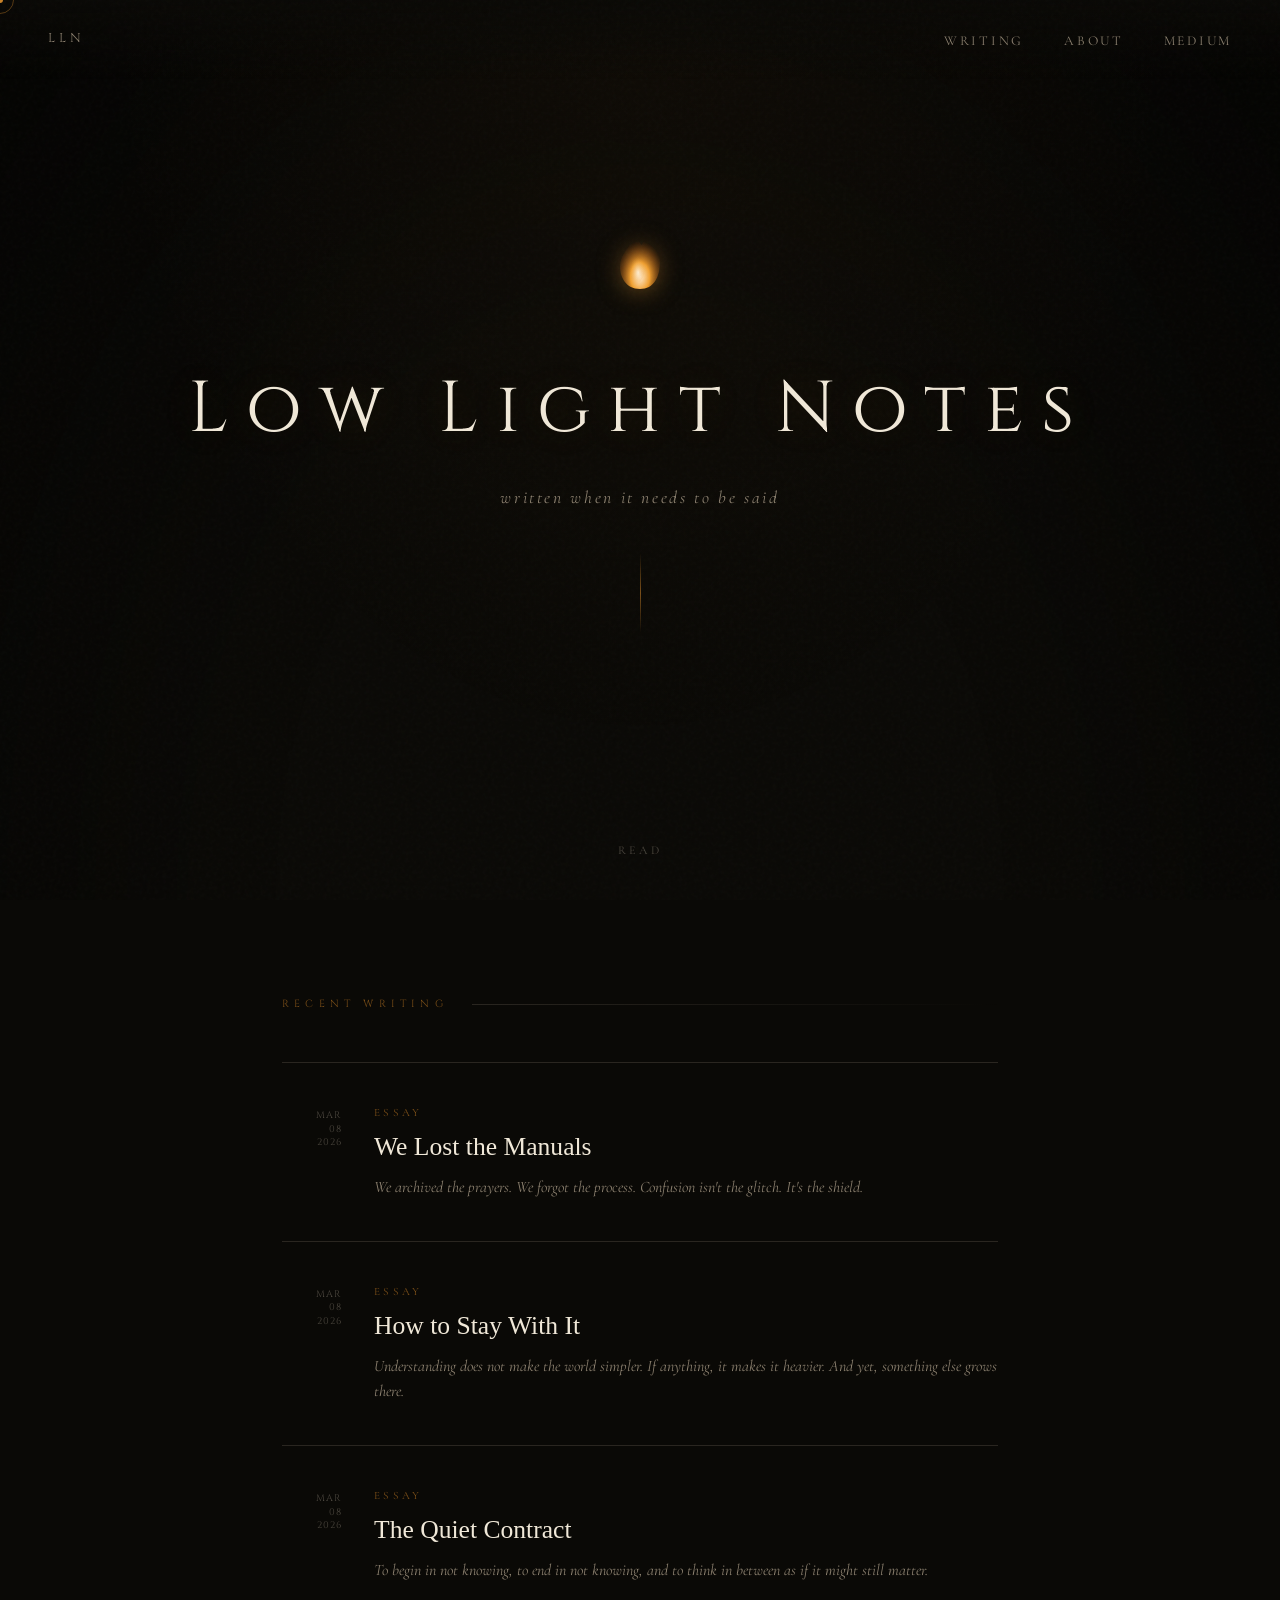
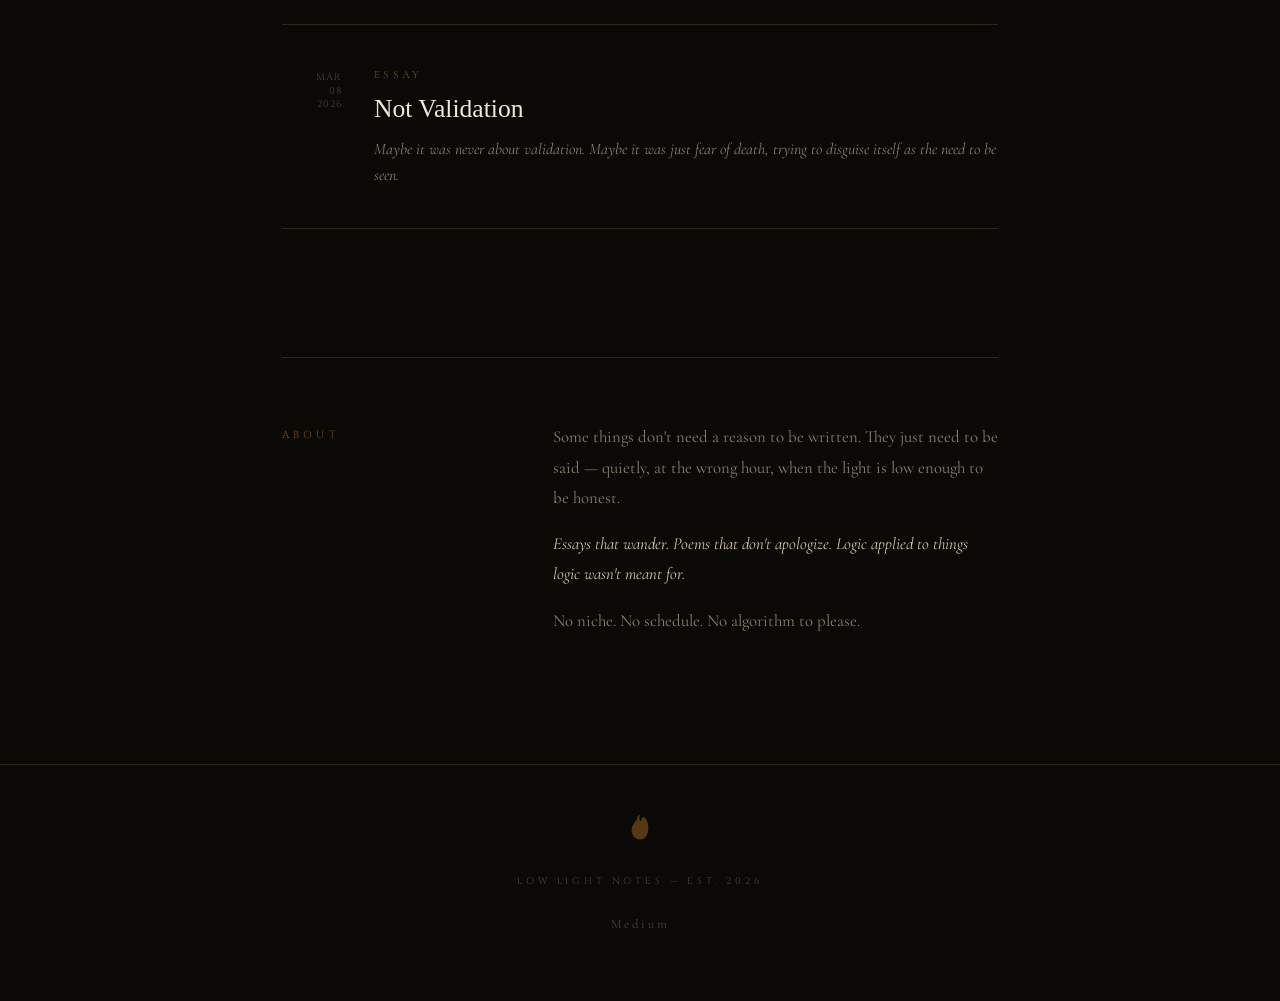
==== index.html @ 4c1d6359 "initial commit" ====
<!DOCTYPE html>
<html lang="en">
<head>
  <meta charset="UTF-8">
  <meta name="viewport" content="width=device-width, initial-scale=1.0">
  <title>Low Light Notes</title>
  <link rel="preconnect" href="https://fonts.googleapis.com">
  <link href="https://fonts.googleapis.com/css2?family=Cormorant+Garamond:ital,wght@0,300;0,400;1,300;1,400&family=Cinzel:wght@400;500&family=IM+Fell+English:ital@0;1&display=swap" rel="stylesheet">
  <style>
    *, *::before, *::after { margin: 0; padding: 0; box-sizing: border-box; }

    :root {
      --black: #0a0906;
      --deep: #111009;
      --ember: #c8832a;
      --ember-dim: #7a4e18;
      --ash: #2a2620;
      --smoke: #4a453d;
      --parchment: #d4c9b0;
      --pale: #8a7f6e;
      --cream: #f0e8d8;
    }

    html { scroll-behavior: smooth; }

    body {
      background: var(--black);
      color: var(--parchment);
      font-family: 'Cormorant Garamond', Georgia, serif;
      font-size: 18px;
      line-height: 1.7;
      min-height: 100vh;
      overflow-x: hidden;
      cursor: none;
    }

    /* Custom cursor */
    .cursor {
      position: fixed;
      width: 6px;
      height: 6px;
      background: var(--ember);
      border-radius: 50%;
      pointer-events: none;
      z-index: 9999;
      transition: transform 0.15s ease, opacity 0.3s ease;
      transform: translate(-50%, -50%);
    }
    .cursor-ring {
      position: fixed;
      width: 28px;
      height: 28px;
      border: 1px solid rgba(200, 131, 42, 0.4);
      border-radius: 50%;
      pointer-events: none;
      z-index: 9998;
      transition: transform 0.4s ease, width 0.3s ease, height 0.3s ease, opacity 0.3s ease;
      transform: translate(-50%, -50%);
    }

    /* Grain overlay */
    body::before {
      content: '';
      position: fixed;
      inset: 0;
      background-image: url("data:image/svg+xml,%3Csvg viewBox='0 0 256 256' xmlns='http://www.w3.org/2000/svg'%3E%3Cfilter id='noise'%3E%3CfeTurbulence type='fractalNoise' baseFrequency='0.9' numOctaves='4' stitchTiles='stitch'/%3E%3C/filter%3E%3Crect width='100%25' height='100%25' filter='url(%23noise)' opacity='0.04'/%3E%3C/svg%3E");
      pointer-events: none;
      z-index: 1000;
      opacity: 0.6;
    }

    /* Flame vignette */
    body::after {
      content: '';
      position: fixed;
      inset: 0;
      background: radial-gradient(ellipse at 50% 0%, rgba(200, 131, 42, 0.04) 0%, transparent 60%),
                  radial-gradient(ellipse at 50% 100%, transparent 40%, rgba(0,0,0,0.6) 100%);
      pointer-events: none;
      z-index: 1;
    }

    /* Header */
    header {
      position: relative;
      min-height: 100vh;
      display: flex;
      flex-direction: column;
      align-items: center;
      justify-content: center;
      padding: 4rem 2rem;
      z-index: 2;
    }

    .flame-container {
      position: relative;
      margin-bottom: 3rem;
      opacity: 0;
      animation: fadeUp 1.8s ease forwards 0.3s;
    }

    .flame-svg {
      width: 48px;
      height: 64px;
      filter: drop-shadow(0 0 12px rgba(200, 131, 42, 0.6));
    }

    @keyframes flicker {
      0%, 100% { transform: scaleX(1) scaleY(1) rotate(-0.5deg); filter: drop-shadow(0 0 10px rgba(200,131,42,0.5)); }
      25% { transform: scaleX(0.97) scaleY(1.02) rotate(0.5deg); filter: drop-shadow(0 0 16px rgba(200,131,42,0.7)); }
      50% { transform: scaleX(1.02) scaleY(0.99) rotate(-0.3deg); filter: drop-shadow(0 0 8px rgba(200,131,42,0.4)); }
      75% { transform: scaleX(0.98) scaleY(1.01) rotate(0.4deg); filter: drop-shadow(0 0 14px rgba(200,131,42,0.65)); }
    }

    .flame-svg { animation: flicker 3s ease-in-out infinite; }

    .site-title {
      font-family: 'Cinzel', serif;
      font-size: clamp(2rem, 6vw, 4.5rem);
      font-weight: 400;
      letter-spacing: 0.25em;
      color: var(--cream);
      text-align: center;
      opacity: 0;
      animation: fadeUp 1.8s ease forwards 0.6s;
      text-shadow: 0 0 40px rgba(200, 131, 42, 0.15);
    }

    .site-subtitle {
      font-family: 'Cormorant Garamond', serif;
      font-style: italic;
      font-size: clamp(0.9rem, 2vw, 1.1rem);
      color: var(--pale);
      letter-spacing: 0.15em;
      margin-top: 0.75rem;
      text-align: center;
      opacity: 0;
      animation: fadeUp 1.8s ease forwards 0.9s;
    }

    .divider {
      width: 1px;
      height: 80px;
      background: linear-gradient(to bottom, transparent, var(--ember-dim), transparent);
      margin: 2.5rem auto;
      opacity: 0;
      animation: fadeUp 1.8s ease forwards 1.1s;
    }

    .scroll-hint {
      font-family: 'Cormorant Garamond', serif;
      font-size: 0.75rem;
      letter-spacing: 0.3em;
      text-transform: uppercase;
      color: var(--smoke);
      opacity: 0;
      animation: fadeUp 1.8s ease forwards 1.4s, pulse 3s ease-in-out infinite 2s;
      position: absolute;
      bottom: 2.5rem;
    }

    @keyframes pulse {
      0%, 100% { opacity: 0.4; }
      50% { opacity: 0.8; }
    }

    @keyframes fadeUp {
      from { opacity: 0; transform: translateY(20px); }
      to { opacity: 1; transform: translateY(0); }
    }

    /* Nav */
    nav {
      position: fixed;
      top: 0;
      left: 0;
      right: 0;
      padding: 1.5rem 3rem;
      display: flex;
      justify-content: space-between;
      align-items: center;
      z-index: 100;
      mix-blend-mode: normal;
    }

    nav::after {
      content: '';
      position: absolute;
      inset: 0;
      background: linear-gradient(to bottom, rgba(10,9,6,0.9), transparent);
      z-index: -1;
    }

    .nav-logo {
      font-family: 'Cinzel', serif;
      font-size: 0.8rem;
      letter-spacing: 0.3em;
      color: var(--pale);
      text-decoration: none;
      transition: color 0.3s;
    }
    .nav-logo:hover { color: var(--ember); }

    .nav-links {
      display: flex;
      gap: 2.5rem;
      list-style: none;
    }

    .nav-links a {
      font-family: 'Cormorant Garamond', serif;
      font-size: 0.85rem;
      letter-spacing: 0.2em;
      text-transform: uppercase;
      color: var(--pale);
      text-decoration: none;
      transition: color 0.3s;
      position: relative;
    }

    .nav-links a::after {
      content: '';
      position: absolute;
      bottom: -2px;
      left: 0;
      width: 0;
      height: 1px;
      background: var(--ember);
      transition: width 0.3s ease;
    }

    .nav-links a:hover { color: var(--cream); }
    .nav-links a:hover::after { width: 100%; }

    /* Posts section */
    main {
      position: relative;
      z-index: 2;
      max-width: 780px;
      margin: 0 auto;
      padding: 6rem 2rem 8rem;
    }

    .section-label {
      font-family: 'Cinzel', serif;
      font-size: 0.65rem;
      letter-spacing: 0.5em;
      text-transform: uppercase;
      color: var(--ember-dim);
      margin-bottom: 3rem;
      display: flex;
      align-items: center;
      gap: 1.5rem;
    }

    .section-label::after {
      content: '';
      flex: 1;
      height: 1px;
      background: linear-gradient(to right, var(--ash), transparent);
    }

    /* Post cards */
    .post-list {
      display: flex;
      flex-direction: column;
      gap: 0;
    }

    .post-item {
      display: grid;
      grid-template-columns: 60px 1fr;
      gap: 0 2rem;
      padding: 2.5rem 0;
      border-bottom: 1px solid var(--ash);
      text-decoration: none;
      position: relative;
      transition: background 0.4s;
      cursor: none;
    }

    .post-item::before {
      content: '';
      position: absolute;
      left: -2rem;
      right: -2rem;
      top: 0;
      bottom: 0;
      background: rgba(200, 131, 42, 0.03);
      opacity: 0;
      transition: opacity 0.4s;
    }

    .post-item:hover::before { opacity: 1; }

    .post-item:first-child { border-top: 1px solid var(--ash); }

    .post-date {
      font-family: 'Cinzel', serif;
      font-size: 0.6rem;
      letter-spacing: 0.1em;
      color: var(--smoke);
      text-align: right;
      padding-top: 0.4rem;
      line-height: 1.4;
      transition: color 0.3s;
    }

    .post-item:hover .post-date { color: var(--ember-dim); }

    .post-content { position: relative; }

    .post-tag {
      font-family: 'Cormorant Garamond', serif;
      font-size: 0.7rem;
      letter-spacing: 0.3em;
      text-transform: uppercase;
      color: var(--ember-dim);
      margin-bottom: 0.5rem;
      display: block;
      transition: color 0.3s;
    }

    .post-item:hover .post-tag { color: var(--ember); }

    .post-title {
      font-family: 'IM Fell English', Georgia, serif;
      font-size: clamp(1.2rem, 3vw, 1.6rem);
      font-weight: 400;
      color: var(--cream);
      line-height: 1.3;
      margin-bottom: 0.75rem;
      transition: color 0.3s;
    }

    .post-item:hover .post-title { color: #fff; }

    .post-excerpt {
      font-family: 'Cormorant Garamond', serif;
      font-style: italic;
      font-size: 1rem;
      color: var(--pale);
      line-height: 1.6;
    }

    .post-arrow {
      position: absolute;
      right: 0;
      top: 50%;
      transform: translateY(-50%) translateX(10px);
      opacity: 0;
      color: var(--ember);
      font-size: 1.2rem;
      transition: all 0.3s ease;
    }

    .post-item:hover .post-arrow {
      opacity: 1;
      transform: translateY(-50%) translateX(0);
    }

    /* About section */
    .about-section {
      margin-top: 8rem;
      padding-top: 4rem;
      border-top: 1px solid var(--ash);
      display: grid;
      grid-template-columns: 1fr 2fr;
      gap: 3rem;
      align-start: start;
    }

    .about-label {
      font-family: 'Cinzel', serif;
      font-size: 0.65rem;
      letter-spacing: 0.4em;
      text-transform: uppercase;
      color: var(--ember-dim);
      padding-top: 0.3rem;
    }

    .about-text {
      font-family: 'Cormorant Garamond', serif;
      font-size: 1.05rem;
      color: var(--pale);
      line-height: 1.8;
    }

    .about-text p + p { margin-top: 1rem; }

    .about-text em {
      color: var(--parchment);
      font-style: italic;
    }

    /* Footer */
    footer {
      position: relative;
      z-index: 2;
      text-align: center;
      padding: 3rem 2rem 4rem;
      border-top: 1px solid var(--ash);
    }

    .footer-flame {
      width: 20px;
      height: 28px;
      margin: 0 auto 1.5rem;
      opacity: 0.4;
      animation: flicker 4s ease-in-out infinite;
    }

    .footer-text {
      font-family: 'Cinzel', serif;
      font-size: 0.6rem;
      letter-spacing: 0.4em;
      color: var(--smoke);
      text-transform: uppercase;
    }

    .footer-links {
      display: flex;
      justify-content: center;
      gap: 2rem;
      margin-top: 1rem;
      list-style: none;
    }

    .footer-links a {
      font-family: 'Cormorant Garamond', serif;
      font-size: 0.8rem;
      letter-spacing: 0.2em;
      color: var(--smoke);
      text-decoration: none;
      transition: color 0.3s;
    }

    .footer-links a:hover { color: var(--ember); }

    /* Responsive */
    @media (max-width: 600px) {
      nav { padding: 1.2rem 1.5rem; }
      .nav-links { gap: 1.5rem; }
      .post-item { grid-template-columns: 45px 1fr; gap: 0 1rem; }
      .about-section { grid-template-columns: 1fr; gap: 1rem; }
    }
  </style>
</head>
<body>

  <div class="cursor" id="cursor"></div>
  <div class="cursor-ring" id="cursorRing"></div>

  <nav>
    <a href="index.html" class="nav-logo">LLN</a>
    <ul class="nav-links">
      <li><a href="#writing">Writing</a></li>
      <li><a href="#about">About</a></li>
      <li><a href="https://medium.com/@lowlightnotes" target="_blank">Medium</a></li>
    </ul>
  </nav>

  <header>
    <div class="flame-container">
      <svg class="flame-svg" viewBox="0 0 48 64" fill="none" xmlns="http://www.w3.org/2000/svg">
        <defs>
          <radialGradient id="fg" cx="50%" cy="80%" r="60%">
            <stop offset="0%" stop-color="#ffecd0"/>
            <stop offset="40%" stop-color="#f0a030"/>
            <stop offset="100%" stop-color="#8b3a0a" stop-opacity="0"/>
          </radialGradient>
          <radialGradient id="fg2" cx="50%" cy="70%" r="50%">
            <stop offset="0%" stop-color="#fff5e0" stop-opacity="0.8"/>
            <stop offset="100%" stop-color="#f0a030" stop-opacity="0"/>
          </radialGradient>
        </defs>
        <path d="M24 62 C10 62 4 50 4 40 C4 28 12 22 16 14 C18 10 18 4 24 2 C24 2 20 14 26 18 C28 10 32 6 36 10 C40 14 44 22 44 34 C44 50 38 62 24 62Z" fill="url(#fg)"/>
        <path d="M24 55 C16 55 13 46 14 38 C15 32 19 28 22 24 C22 32 26 34 28 30 C32 36 31 46 24 55Z" fill="url(#fg2)"/>
      </svg>
    </div>

    <h1 class="site-title">Low Light Notes</h1>
    <p class="site-subtitle">written when it needs to be said</p>
    <div class="divider"></div>
    <span class="scroll-hint">Read</span>
  </header>

  <main id="writing">
    <div class="section-label">Recent writing</div>

    <div class="post-list">

      <a href="posts/we-lost-the-manuals.html" class="post-item">
        <div class="post-date">MAR<br>08<br>2026</div>
        <div class="post-content">
          <span class="post-tag">Essay</span>
          <h2 class="post-title">We Lost the Manuals</h2>
          <p class="post-excerpt">We archived the prayers. We forgot the process. Confusion isn't the glitch. It's the shield.</p>
          <span class="post-arrow">→</span>
        </div>
      </a>

      <a href="posts/how-to-stay-with-it.html" class="post-item">
        <div class="post-date">MAR<br>08<br>2026</div>
        <div class="post-content">
          <span class="post-tag">Essay</span>
          <h2 class="post-title">How to Stay With It</h2>
          <p class="post-excerpt">Understanding does not make the world simpler. If anything, it makes it heavier. And yet, something else grows there.</p>
          <span class="post-arrow">→</span>
        </div>
      </a>

      <a href="posts/the-quiet-contract.html" class="post-item">
        <div class="post-date">MAR<br>08<br>2026</div>
        <div class="post-content">
          <span class="post-tag">Essay</span>
          <h2 class="post-title">The Quiet Contract</h2>
          <p class="post-excerpt">To begin in not knowing, to end in not knowing, and to think in between as if it might still matter.</p>
          <span class="post-arrow">→</span>
        </div>
      </a>

      <a href="posts/not-validation.html" class="post-item">
        <div class="post-date">MAR<br>08<br>2026</div>
        <div class="post-content">
          <span class="post-tag">Essay</span>
          <h2 class="post-title">Not Validation</h2>
          <p class="post-excerpt">Maybe it was never about validation. Maybe it was just fear of death, trying to disguise itself as the need to be seen.</p>
          <span class="post-arrow">→</span>
        </div>
      </a>

    </div>

    <div class="about-section" id="about">
      <div class="about-label">About</div>
      <div class="about-text">
        <p>Some things don't need a reason to be written. They just need to be said — quietly, at the wrong hour, when the light is low enough to be honest.</p>
        <p><em>Essays that wander. Poems that don't apologize. Logic applied to things logic wasn't meant for.</em></p>
        <p>No niche. No schedule. No algorithm to please.</p>
      </div>
    </div>
  </main>

  <footer>
    <svg class="footer-flame" viewBox="0 0 48 64" fill="none" xmlns="http://www.w3.org/2000/svg">
      <path d="M24 62 C10 62 4 50 4 40 C4 28 12 22 16 14 C18 10 18 4 24 2 C24 2 20 14 26 18 C28 10 32 6 36 10 C40 14 44 22 44 34 C44 50 38 62 24 62Z" fill="#c8832a"/>
    </svg>
    <p class="footer-text">Low Light Notes &mdash; Est. 2026</p>
    <ul class="footer-links">
      <li><a href="https://medium.com/@lowlightnotes" target="_blank">Medium</a></li>
    </ul>
  </footer>

  <script>
    const cursor = document.getElementById('cursor');
    const ring = document.getElementById('cursorRing');
    let mx = 0, my = 0, rx = 0, ry = 0;

    document.addEventListener('mousemove', e => {
      mx = e.clientX; my = e.clientY;
      cursor.style.left = mx + 'px';
      cursor.style.top = my + 'px';
    });

    function animateRing() {
      rx += (mx - rx) * 0.12;
      ry += (my - ry) * 0.12;
      ring.style.left = rx + 'px';
      ring.style.top = ry + 'px';
      requestAnimationFrame(animateRing);
    }
    animateRing();

    document.querySelectorAll('a').forEach(el => {
      el.addEventListener('mouseenter', () => {
        cursor.style.transform = 'translate(-50%, -50%) scale(2)';
        ring.style.width = '48px';
        ring.style.height = '48px';
        ring.style.borderColor = 'rgba(200,131,42,0.7)';
      });
      el.addEventListener('mouseleave', () => {
        cursor.style.transform = 'translate(-50%, -50%) scale(1)';
        ring.style.width = '28px';
        ring.style.height = '28px';
        ring.style.borderColor = 'rgba(200,131,42,0.4)';
      });
    });
  </script>

</body>
</html>
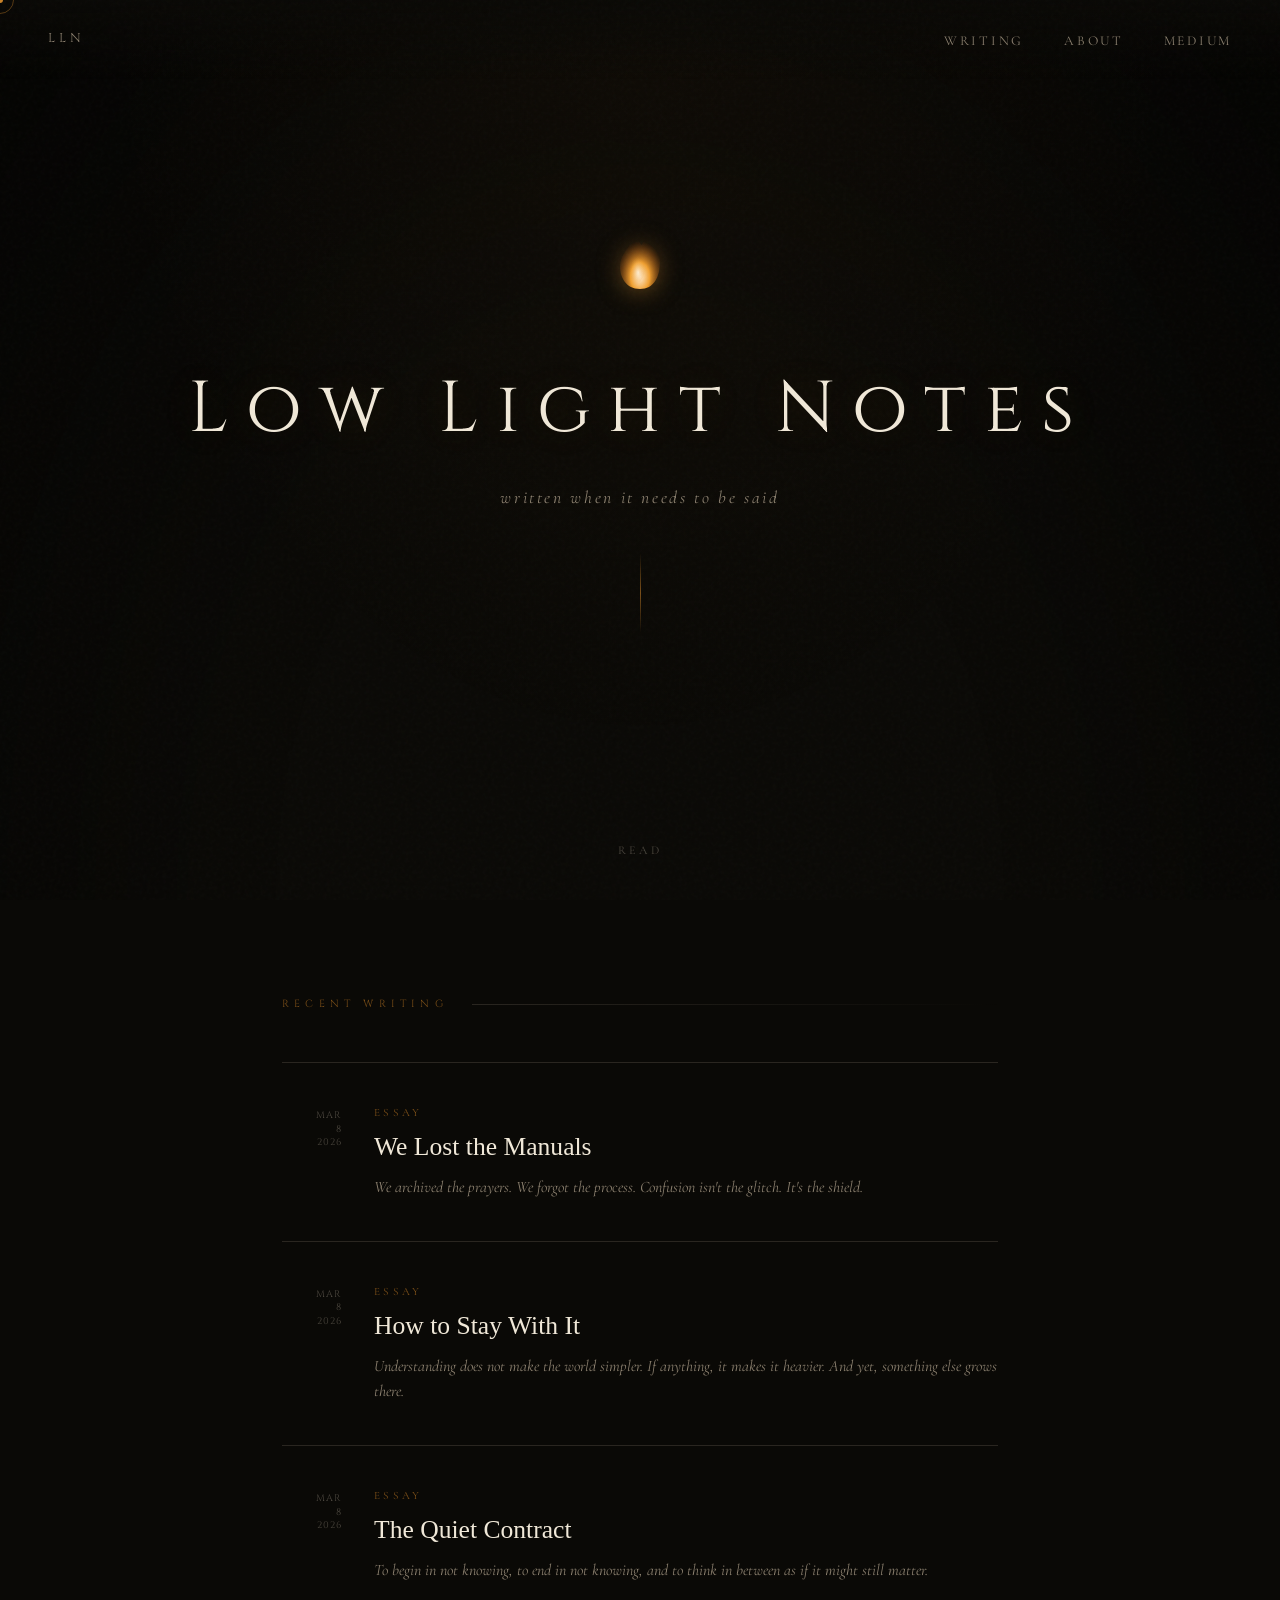
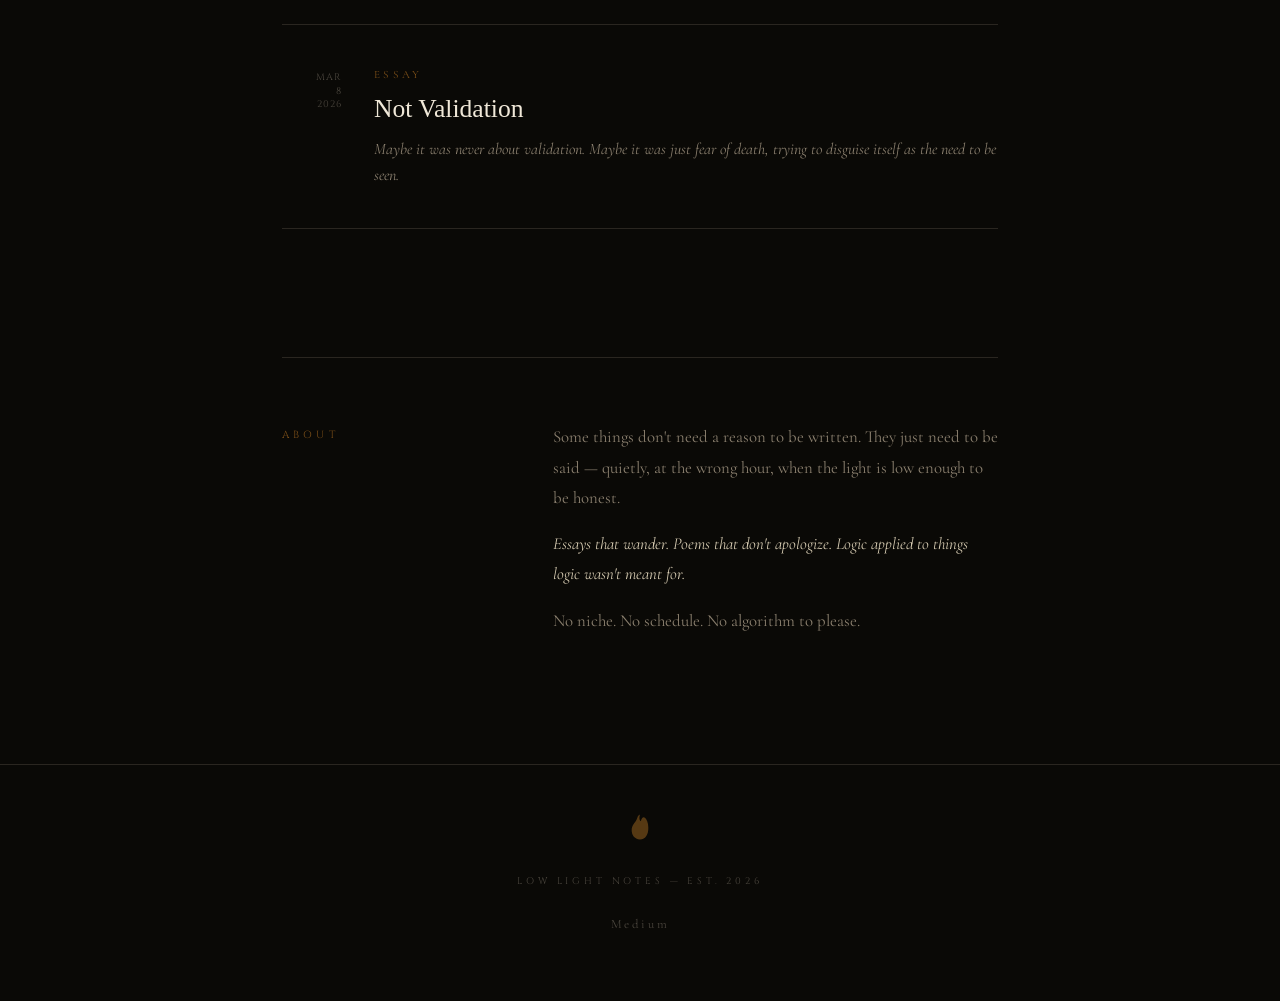
==== commit 2b49c21c: "added jason workflow" ====
--- a/index.html
+++ b/index.html
@@ -488,48 +488,8 @@
   <main id="writing">
     <div class="section-label">Recent writing</div>
 
-    <div class="post-list">
-
-      <a href="posts/we-lost-the-manuals.html" class="post-item">
-        <div class="post-date">MAR<br>08<br>2026</div>
-        <div class="post-content">
-          <span class="post-tag">Essay</span>
-          <h2 class="post-title">We Lost the Manuals</h2>
-          <p class="post-excerpt">We archived the prayers. We forgot the process. Confusion isn't the glitch. It's the shield.</p>
-          <span class="post-arrow">→</span>
-        </div>
-      </a>
-
-      <a href="posts/how-to-stay-with-it.html" class="post-item">
-        <div class="post-date">MAR<br>08<br>2026</div>
-        <div class="post-content">
-          <span class="post-tag">Essay</span>
-          <h2 class="post-title">How to Stay With It</h2>
-          <p class="post-excerpt">Understanding does not make the world simpler. If anything, it makes it heavier. And yet, something else grows there.</p>
-          <span class="post-arrow">→</span>
-        </div>
-      </a>
-
-      <a href="posts/the-quiet-contract.html" class="post-item">
-        <div class="post-date">MAR<br>08<br>2026</div>
-        <div class="post-content">
-          <span class="post-tag">Essay</span>
-          <h2 class="post-title">The Quiet Contract</h2>
-          <p class="post-excerpt">To begin in not knowing, to end in not knowing, and to think in between as if it might still matter.</p>
-          <span class="post-arrow">→</span>
-        </div>
-      </a>
-
-      <a href="posts/not-validation.html" class="post-item">
-        <div class="post-date">MAR<br>08<br>2026</div>
-        <div class="post-content">
-          <span class="post-tag">Essay</span>
-          <h2 class="post-title">Not Validation</h2>
-          <p class="post-excerpt">Maybe it was never about validation. Maybe it was just fear of death, trying to disguise itself as the need to be seen.</p>
-          <span class="post-arrow">→</span>
-        </div>
-      </a>
-
+    <div class="post-list" id="post-list">
+      <p style="color:var(--smoke);font-style:italic;padding:2rem 0;">Loading posts...</p>
     </div>
 
     <div class="about-section" id="about">
@@ -553,6 +513,33 @@
   </footer>
 
   <script>
+    // Load posts from posts.json
+    fetch('posts.json')
+      .then(r => r.json())
+      .then(posts => {
+        const list = document.getElementById('post-list');
+        if (!posts.length) { list.innerHTML = '<p style="color:var(--smoke);font-style:italic;padding:2rem 0;">No posts yet.</p>'; return; }
+        list.innerHTML = posts.map(p => {
+          const d = new Date(p.date);
+          const mon = d.toLocaleString('en', {month:'short'}).toUpperCase();
+          const day = d.getDate();
+          const yr  = d.getFullYear();
+          return `
+          <a href="posts/${p.slug}.html" class="post-item">
+            <div class="post-date">${mon}<br>${day}<br>${yr}</div>
+            <div class="post-content">
+              <span class="post-tag">${p.tag}</span>
+              <h2 class="post-title">${p.title}</h2>
+              <p class="post-excerpt">${p.excerpt}</p>
+              <span class="post-arrow">→</span>
+            </div>
+          </a>`;
+        }).join('');
+      })
+      .catch(() => {
+        document.getElementById('post-list').innerHTML = '<p style="color:var(--smoke);font-style:italic;padding:2rem 0;">posts.json not found.</p>';
+      });
+
     const cursor = document.getElementById('cursor');
     const ring = document.getElementById('cursorRing');
     let mx = 0, my = 0, rx = 0, ry = 0;
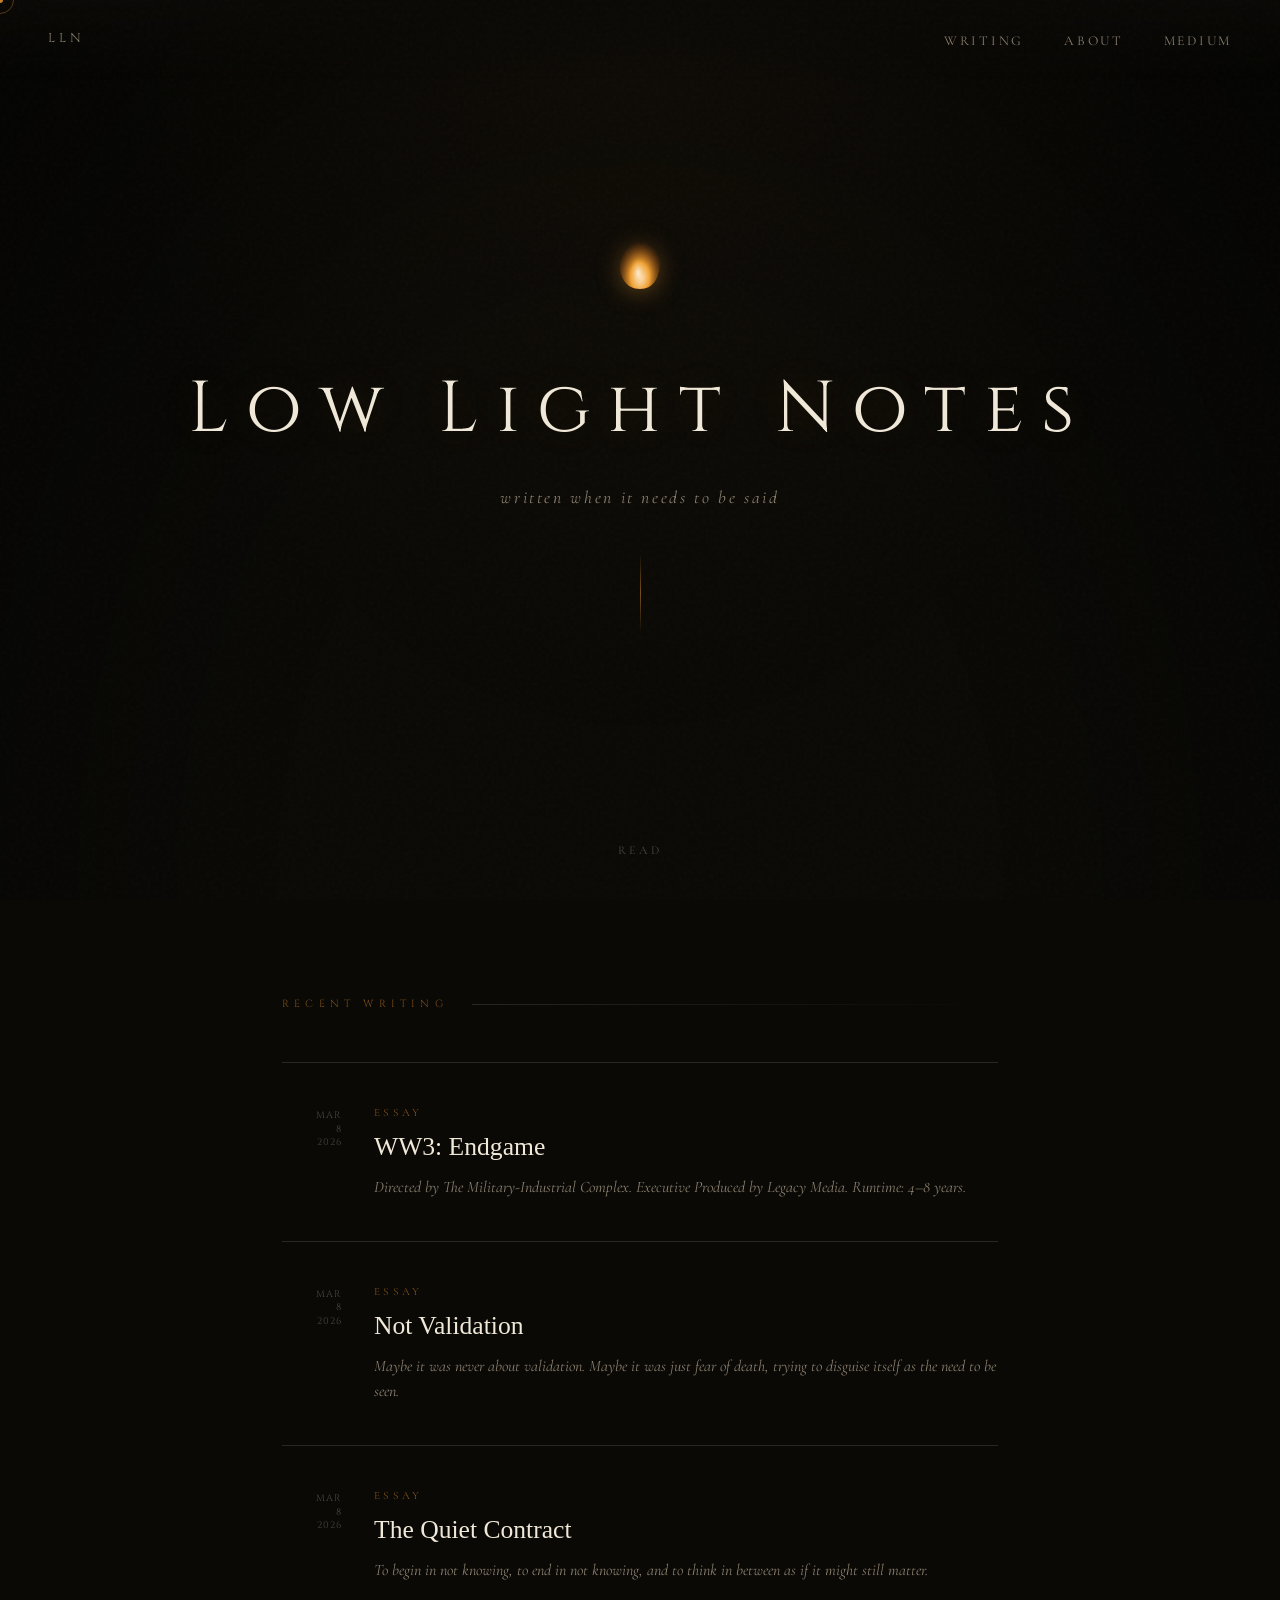
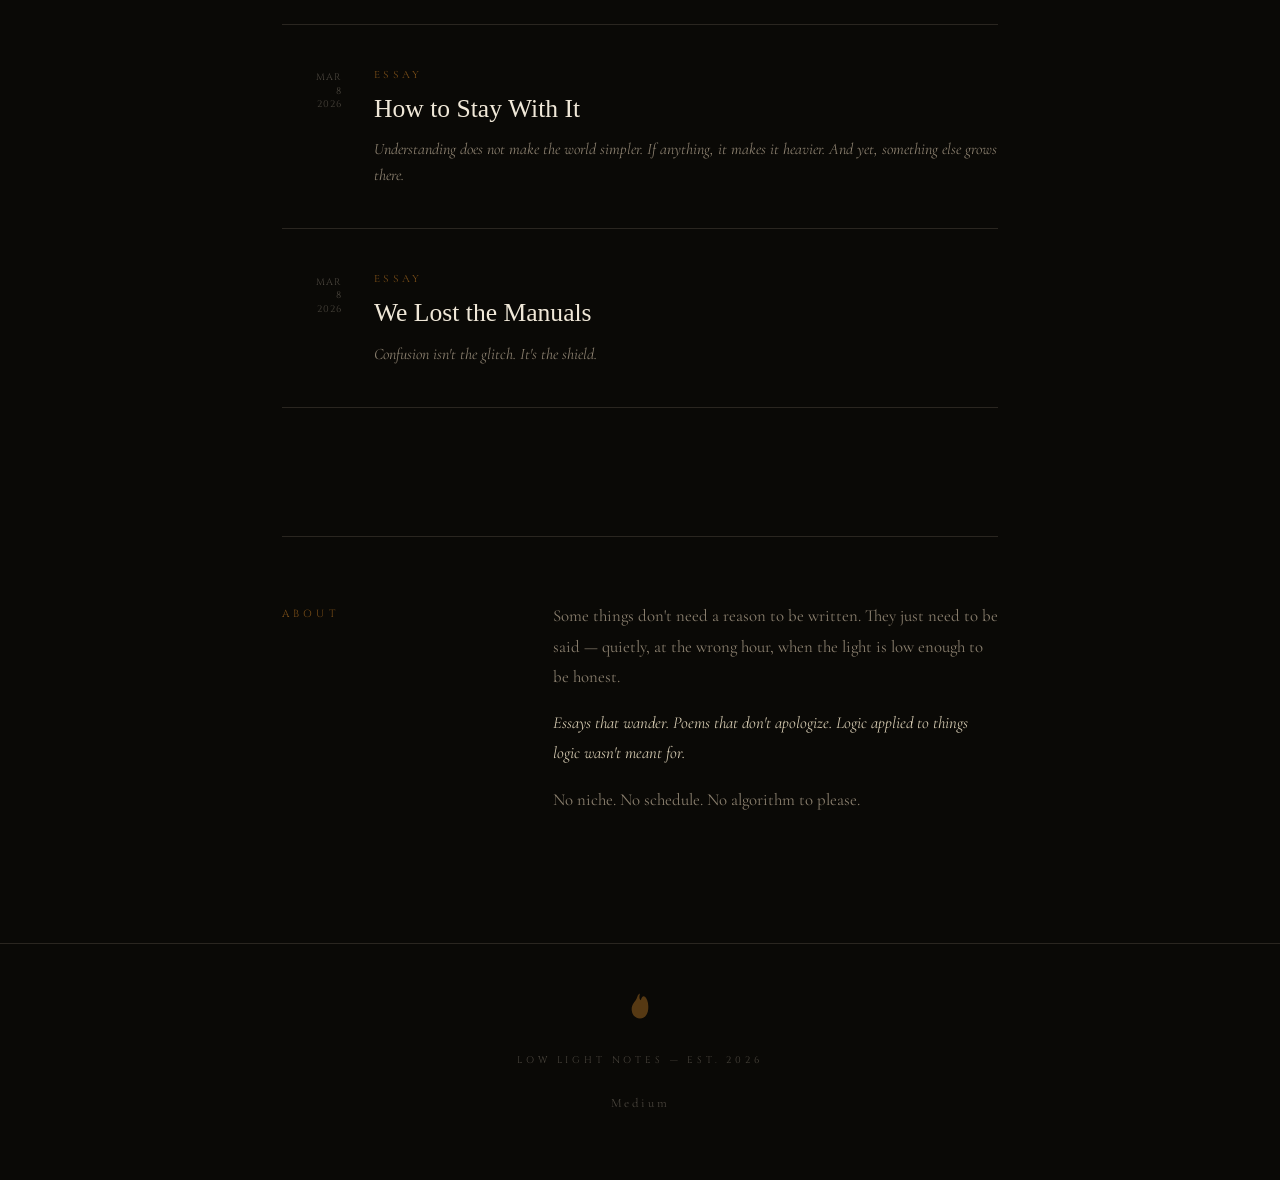
==== commit 39789b22: "Add audio.js script to index.html" ====
--- a/index.html
+++ b/index.html
@@ -574,6 +574,7 @@
       });
     });
   </script>
-
+<script src="audio.js"></script>
+  
 </body>
 </html>
